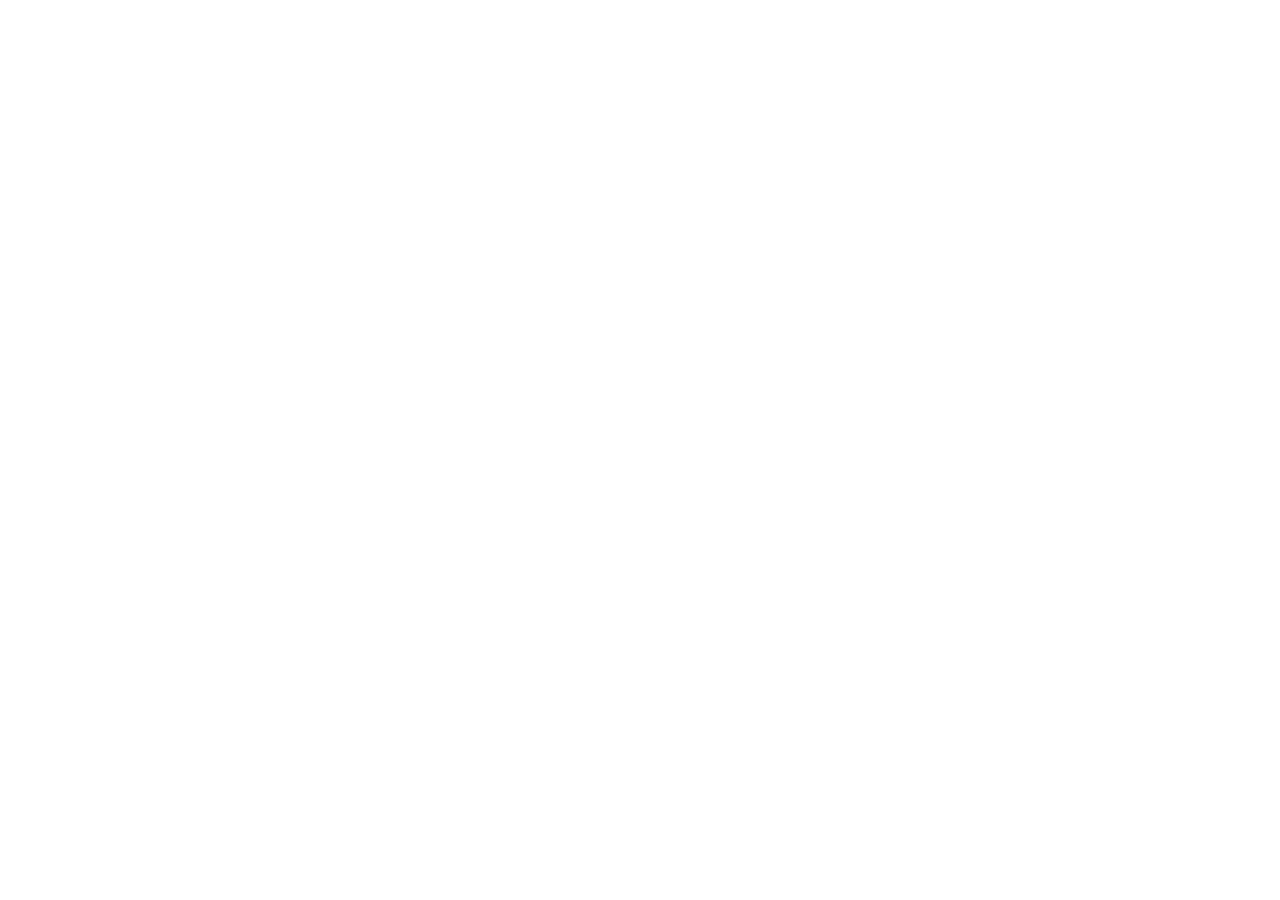
==== index.html @ 365362fb "primeiro commit" ====
<!DOCTYPE html>
<html lang="pt-br">
<head>
  <meta charset="UTF-8">
  <meta name="viewport" content="width=device-width, initial-scale=1.0">

  <link rel="stylesheet" href="styles/index.css">

  <title>Perfil de viagens</title>
</head>
<body>
  
</body>
</html>
---- styles/index.css ----
@import url(global.css);
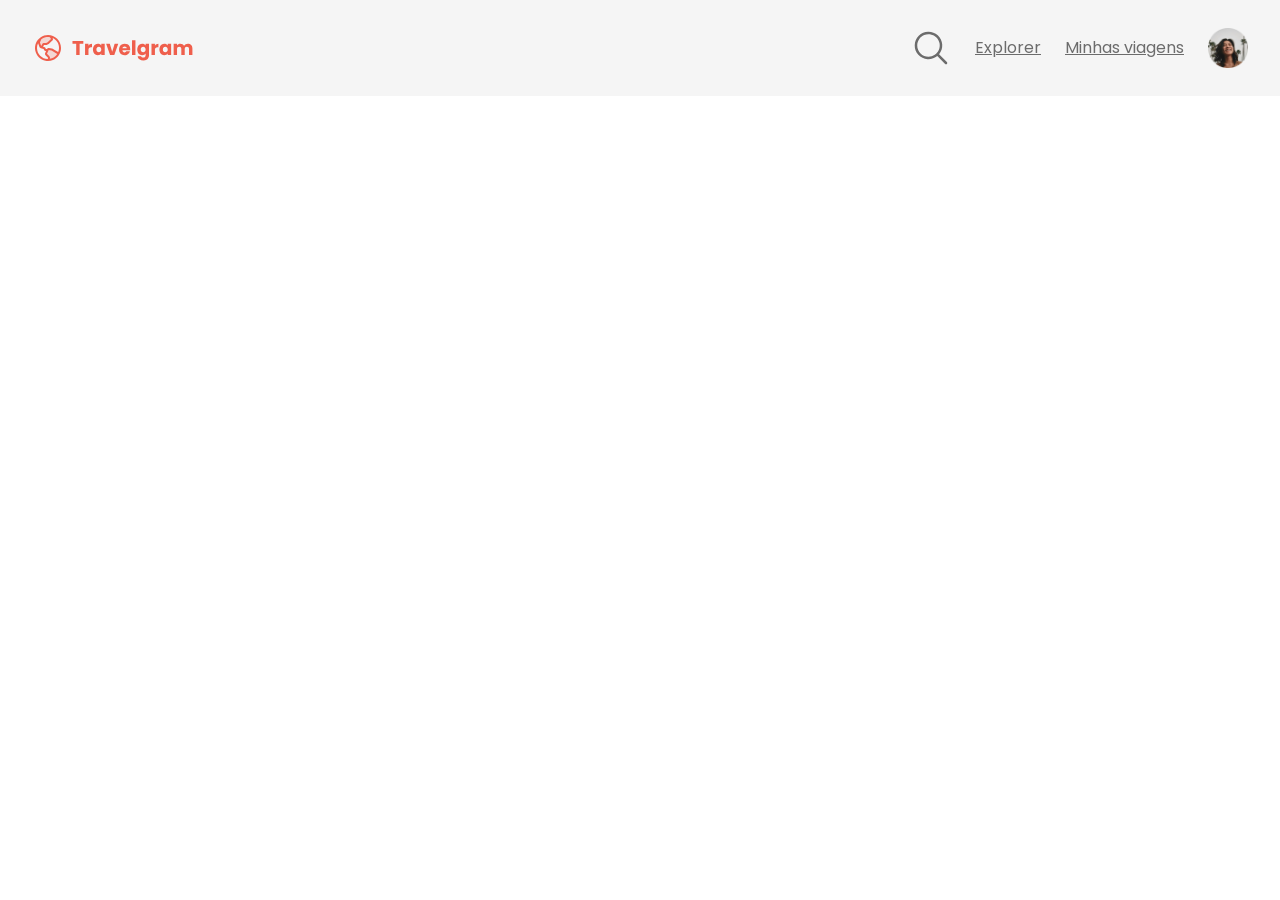
==== commit c5dcd853: "done navegation" ====
--- a/index.html
+++ b/index.html
@@ -6,9 +6,34 @@
 
   <link rel="stylesheet" href="styles/index.css">
 
+  <link rel="preconnect" href="https://fonts.googleapis.com">
+  <link rel="preconnect" href="https://fonts.gstatic.com" crossorigin>
+  <link href="https://fonts.googleapis.com/css2?family=Poppins:wght@400;700&display=swap" rel="stylesheet">
+
   <title>Perfil de viagens</title>
 </head>
 <body>
-  
+  <div class="bg-surface-color">
+    <nav class="container">
+      <a href="#" id="logo">
+        <img src="assets/Logo.svg" alt="Logo do site">
+      </a>
+      <ul id="primary-menu">
+        <li>
+          <a href="#">
+            <img src="assets/icons/MagnifyingGlass.svg" alt="Ícone de lupa">
+          </a>
+        </li>
+        <li><a href="#">Explorer</a></li>
+        <li><a href="#">Minhas viagens</a></li>
+        <li><a href="#">
+          <img src="assets/Profile pic.png" alt="Isabela Torres">
+        </a></li>
+      </ul>
+    </nav>
+  </div>
+  <header>
+
+  </header>
 </body>
 </html>
--- a/styles/index.css
+++ b/styles/index.css
@@ -1 +1,2 @@
-@import url(global.css);+@import url(global.css);
+@import url(nav.css);
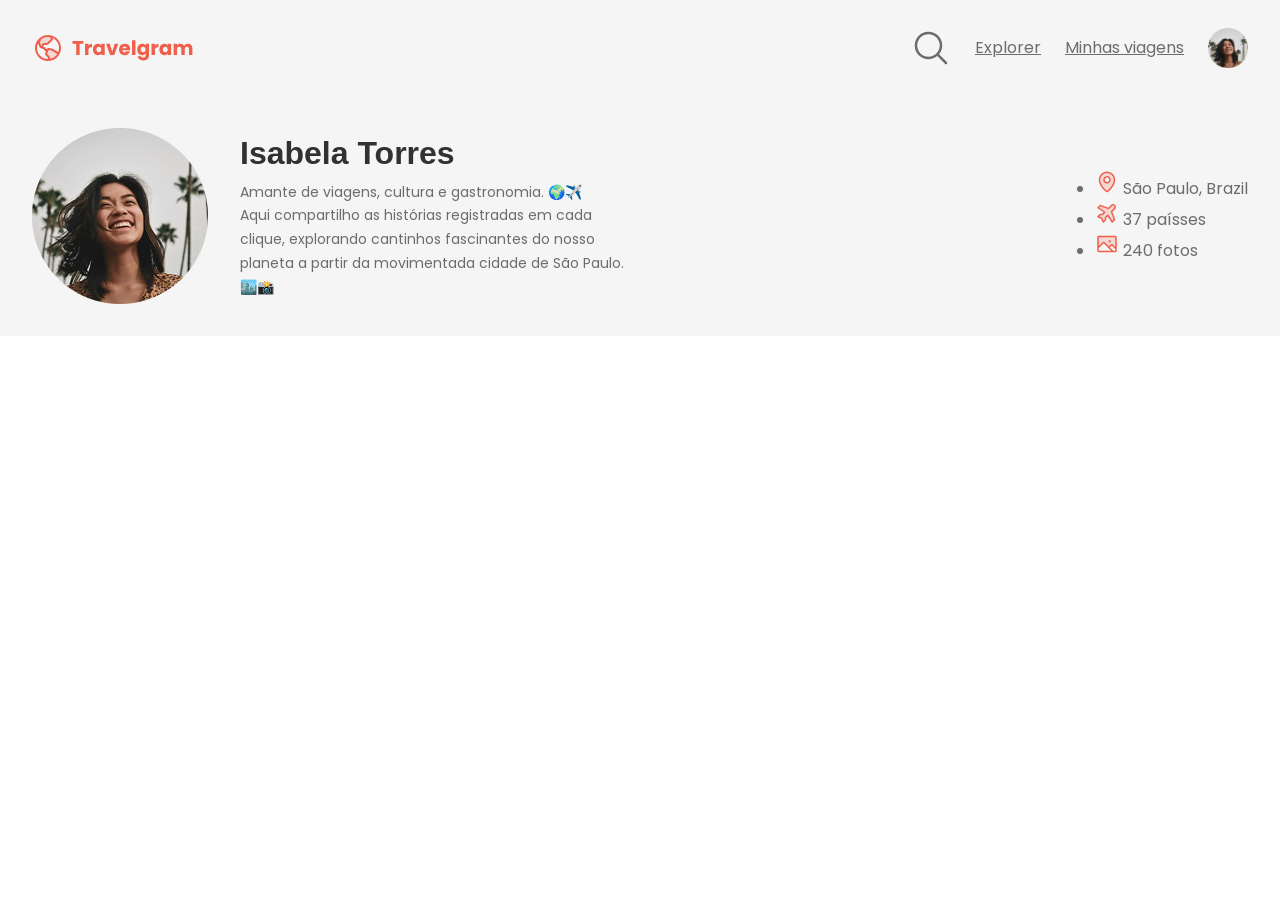
==== commit aa9f589a: "done header" ====
--- a/index.html
+++ b/index.html
@@ -31,9 +31,34 @@
         </a></li>
       </ul>
     </nav>
+  
+    <header>
+      <div class="container">
+        <div id="profile" >
+          <img src="assets/Profile pic.png" alt="Isabela Torres">
+          <div>
+            <h1>Isabela Torres</h1>
+            <p>Amante de viagens, cultura e gastronomia. 🌍✈️ <br>
+              Aqui compartilho as histórias registradas em cada clique, explorando cantinhos fascinantes do nosso planeta a partir da movimentada cidade de São Paulo. 🏙️📸
+            </p>
+          </div>
+        </div>
+        <ul id="info">
+          <li>
+            <img src="assets/icons/MapPin.svg" alt="Ícone de localização">
+            <span>São Paulo, Brazil</span>
+          </li>
+          <li>
+            <img src="assets/icons/AirplaneTilt.svg" alt="Ícone de avião">
+            <span>37 paísses</span>
+            </li>
+          <li>
+            <img src="assets/icons/Image.svg" alt="Ícone de imagem">
+            <span>240 fotos</span>
+          </li>
+        </ul>
+      </div>
+    </header>
   </div>
-  <header>
-
-  </header>
 </body>
 </html>
--- a/styles/index.css
+++ b/styles/index.css
@@ -1,2 +1,3 @@
 @import url(global.css);
-@import url(nav.css);+@import url(nav.css);
+@import url(header.css);
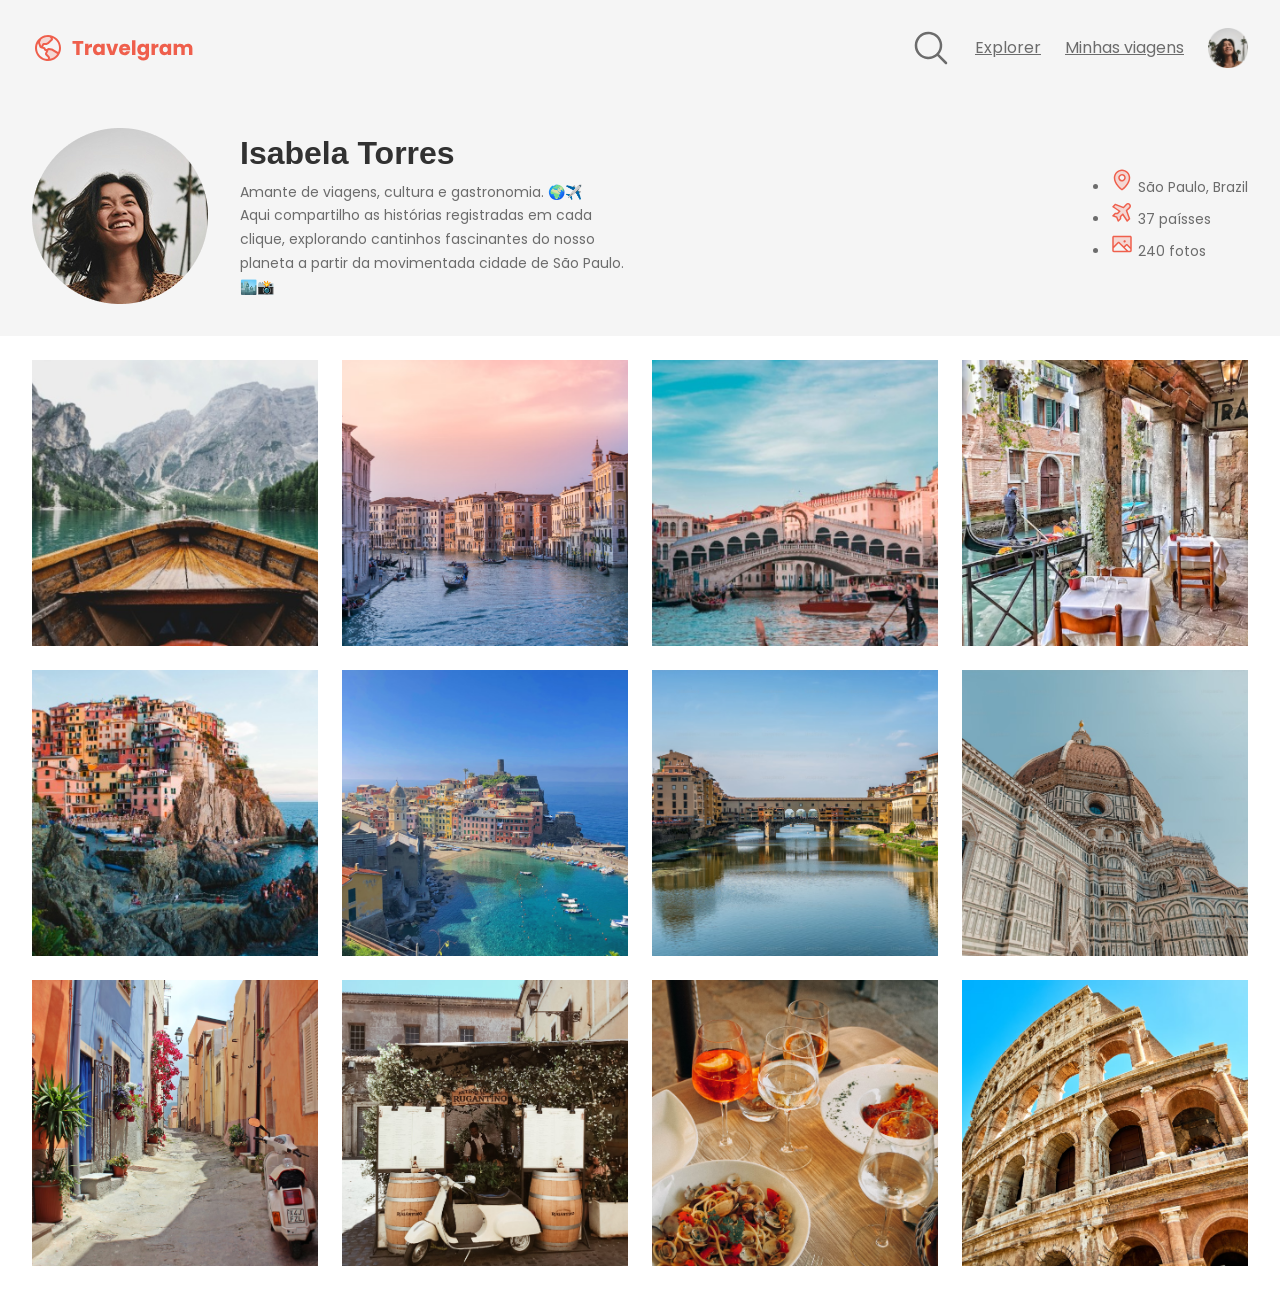
==== commit d6c9fec4: "main gallary" ====
--- a/index.html
+++ b/index.html
@@ -60,5 +60,20 @@
       </div>
     </header>
   </div>
+
+  <main class="container">
+    <img src="assets/images/Image 01.png" alt="..">
+    <img src="assets/images/Image 02.png" alt="...">
+    <img src="assets/images/Image 03.png" alt="...">
+    <img src="assets/images/Image 04.png" alt="...">
+    <img src="assets/images/Image 05.png" alt="...">
+    <img src="assets/images/Image 06.png" alt="...">
+    <img src="assets/images/Image 07.png" alt="...">
+    <img src="assets/images/Image 08.png" alt="...">
+    <img src="assets/images/Image 09.png" alt="...">
+    <img src="assets/images/Image 10.png" alt="...">
+    <img src="assets/images/Image 11.png" alt="...">
+    <img src="assets/images/Image 12.png" alt="...">
+  </main>
 </body>
 </html>
--- a/styles/index.css
+++ b/styles/index.css
@@ -1,3 +1,4 @@
 @import url(global.css);
 @import url(nav.css);
-@import url(header.css);+@import url(header.css);
+@import url(main.css);
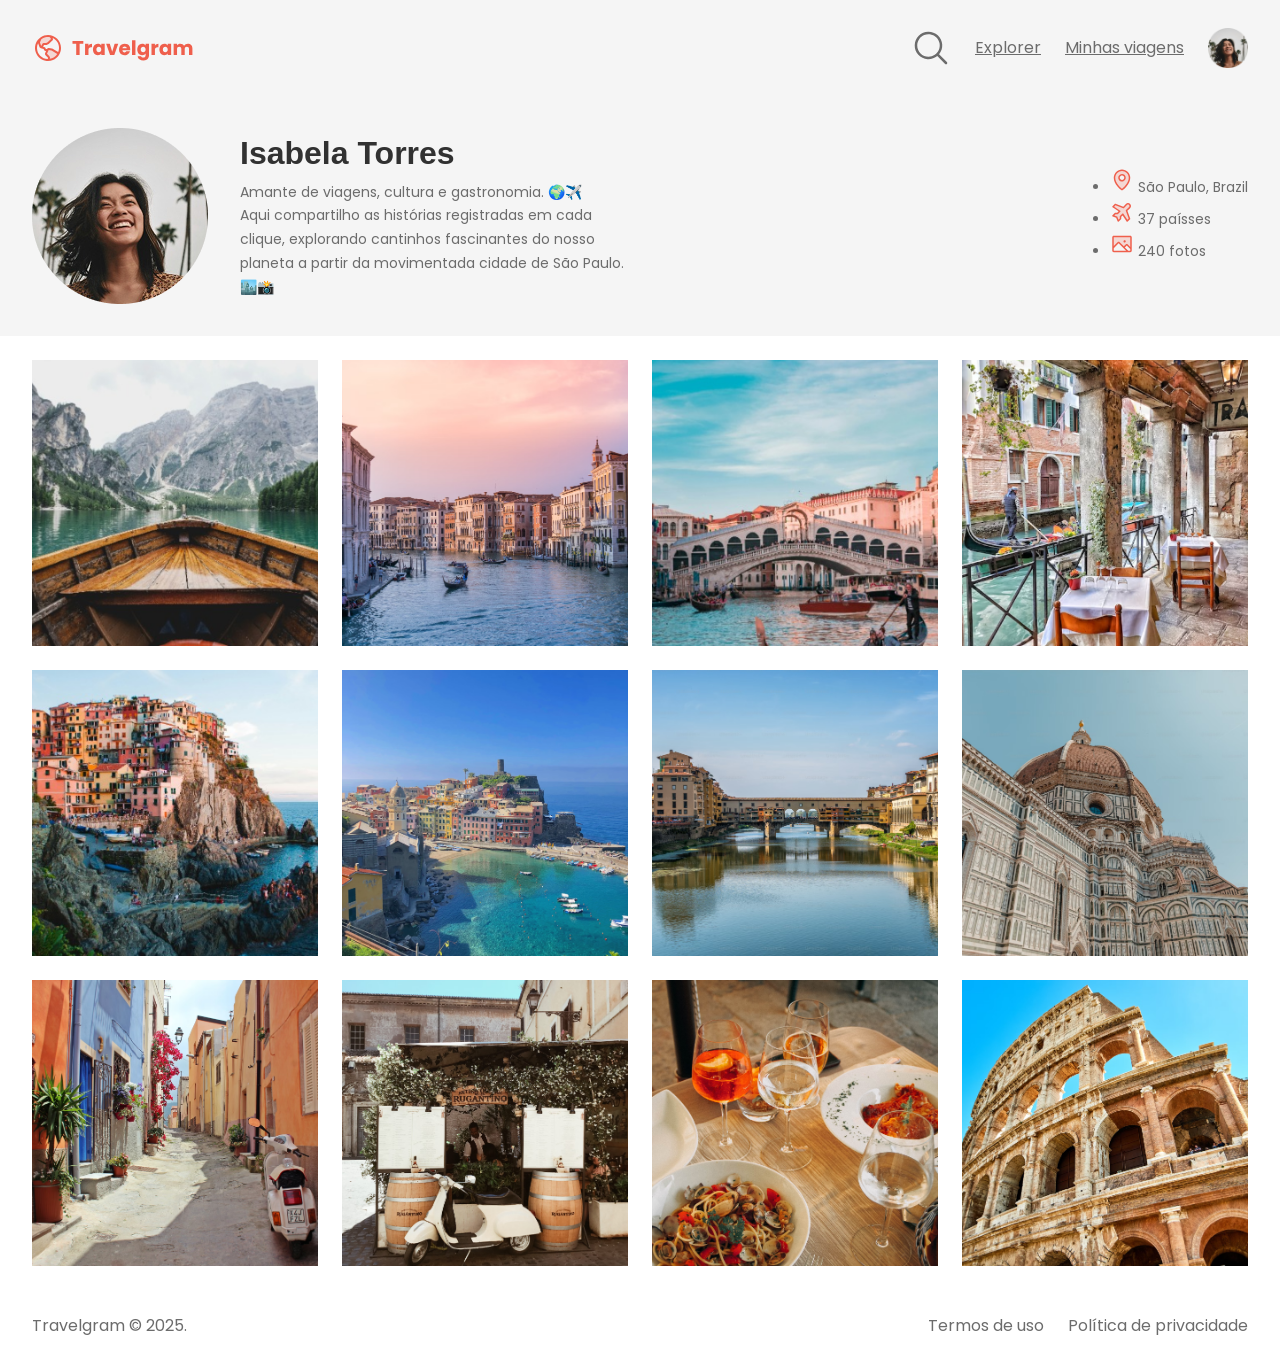
==== commit 3bca5874: "done footer" ====
--- a/index.html
+++ b/index.html
@@ -75,5 +75,17 @@
     <img src="assets/images/Image 11.png" alt="...">
     <img src="assets/images/Image 12.png" alt="...">
   </main>
+
+  <footer class="container">
+    <span>
+      Travelgram &copy; 2025.
+    </span>
+    <span>
+      Termos de uso
+    </span>
+    <span>
+      Política de privacidade
+    </span>
+  </footer>
 </body>
 </html>
--- a/styles/index.css
+++ b/styles/index.css
@@ -2,3 +2,4 @@
 @import url(nav.css);
 @import url(header.css);
 @import url(main.css);
+@import url(footer.css);
